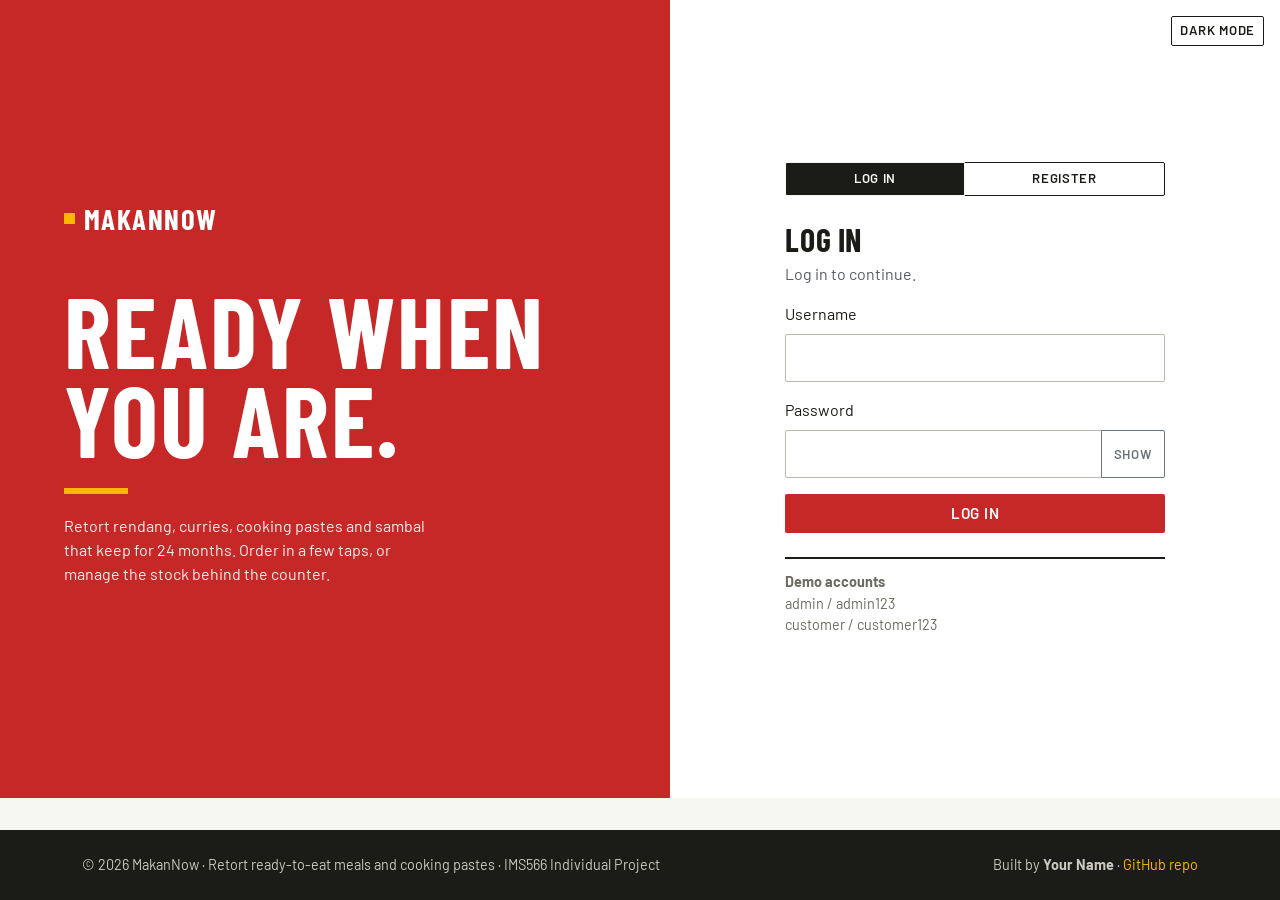
==== index.html @ 6837abc3 "Add files via upload" ====
<!DOCTYPE html>
<html lang="en"><head>
<meta charset="UTF-8">
<title>Log in or register | MakanNow</title>
<meta name="description" content="Log in or create an account for MakanNow, a retort ready-to-eat and cooking paste shop.">
<meta name="viewport" content="width=device-width, initial-scale=1">
<meta name="author" content="Fariz Azim"><meta name="keywords" content="MakanNow, retort, ready to eat, rendang, cooking paste, sambal, inventory">
<link rel="icon" href="data:image/svg+xml,<svg xmlns=%22http://www.w3.org/2000/svg%22 viewBox=%220 0 100 100%22><rect x=%2220%22 y=%2220%22 width=%2260%22 height=%2260%22 fill=%22%23C62828%22 transform=%22rotate(45 50 50)%22/></svg>">
<link href="https://cdn.jsdelivr.net/npm/bootstrap@5.3.3/dist/css/bootstrap.min.css" rel="stylesheet">
<link href="https://fonts.googleapis.com/css2?family=Barlow+Condensed:wght@600;700&family=Barlow:wght@400;500;600&display=swap" rel="stylesheet">
<link href="css/style.css" rel="stylesheet">
<script>document.documentElement.dataset.theme=document.documentElement.dataset.bsTheme=localStorage.getItem("theme")||((window.matchMedia&&matchMedia("(prefers-color-scheme: dark)").matches)?"dark":"light")</script>
</head><body>
<div class="login-wrap">
  <section class="login-side">
    <div class="brand side-brand"><span class="brand-dot"></span>MakanNow</div>
    <div>
      <h1 class="brand">Ready when<br>you are.</h1>
      <p>Retort rendang, curries, cooking pastes and sambal that keep for 24 months. Order in a few taps, or manage the stock behind the counter.</p>
    </div>
  </section>
  <section class="login-form">
    <button type="button" class="btn btn-sm btn-ink theme-fab" data-theme-toggle>Dark mode</button>
    <div class="w-100" style="max-width:380px">
      <div class="btn-group w-100 mb-4" role="group" aria-label="Choose login or register">
        <button type="button" class="btn btn-ink active" id="tabLogin">Log in</button>
        <button type="button" class="btn btn-ink" id="tabRegister">Register</button>
      </div>
      <form id="loginForm" novalidate>
        <h2 class="mb-1">Log in</h2><p class="text-muted">Log in to continue.</p>
        <div id="loginMsg" class="alert d-none" role="alert"></div>
        <div class="mb-3"><label class="form-label" for="username">Username</label>
          <input id="username" class="form-control form-control-lg" autocomplete="username"></div>
        <div class="mb-3"><label class="form-label" for="password">Password</label>
          <div class="input-group"><input id="password" type="password" class="form-control form-control-lg" autocomplete="current-password">
          <button type="button" id="togglePw" class="btn btn-outline-secondary" aria-label="Show or hide password">Show</button></div></div>
        <button class="btn btn-tag btn-lg w-100" type="submit">Log in</button>
        <div class="demo mt-4"><strong>Demo accounts</strong><br>admin / admin123<br>customer / customer123</div>
      </form>
      <form id="registerForm" novalidate class="d-none">
        <h2 class="mb-1">Create account</h2><p class="text-muted">New accounts are customer accounts.</p>
        <div id="regMsg" class="alert d-none" role="alert"></div>
        <div class="mb-3"><label class="form-label" for="regName">Full name</label><input id="regName" class="form-control" autocomplete="name"></div>
        <div class="mb-3"><label class="form-label" for="regUser">Username</label><input id="regUser" class="form-control" autocomplete="username" aria-describedby="userHelp">
          <div id="userHelp" class="form-text">3 to 15 letters or numbers.</div></div>
        <div class="mb-3"><label class="form-label" for="regPw">Password</label><input id="regPw" type="password" class="form-control" autocomplete="new-password">
          <div class="form-text">At least 6 characters.</div></div>
        <div class="mb-3"><label class="form-label" for="regPw2">Confirm password</label><input id="regPw2" type="password" class="form-control" autocomplete="new-password"></div>
        <button class="btn btn-tag btn-lg w-100" type="submit">Register</button>
      </form>
    </div>
  </section>
</div>
<footer class="app-footer"><div class="container d-flex flex-column flex-md-row justify-content-between gap-2">
  <span>&copy; 2026 MakanNow &middot; Retort ready-to-eat meals and cooking pastes &middot; IMS566 Individual Project</span>
  <span>Built by <strong>Your Name</strong> &middot; <a href="https://github.com/your-username/makannow">GitHub repo</a></span></div></footer>
<script src="https://cdn.jsdelivr.net/npm/bootstrap@5.3.3/dist/js/bootstrap.bundle.min.js"></script>
<script src="js/theme.js"></script>
<script src="js/data.js"></script><script src="js/auth.js"></script></body></html>
---- css/style.css ----
/* ===== MakanNow styles =====
   Look: packaging / food-label. Flat colour, square corners, condensed uppercase headings,
   ruled lists instead of boxes. Chilli red, turmeric gold, ink black. Light and dark themes
   are switched by the data-theme attribute on <html> (see js/theme.js). */
:root,[data-theme="light"]{
  --text:#1B1B18; --rule:#1B1B18; --surface:#FFFFFF; --bg:#F6F6F2; --line:#DCDCD3; --muted:#6B6B63;
  --tint:#FFF1C7; --th:#4A4A42; --chip:#EAEAE2; --field:#B9B9B0; --hover:rgba(27,27,24,.04); --footer:#1B1B18; --link:#C62828;
  --prep-bg:#FFF1C7; --ship-bg:#DCE9F7; --done-bg:#DDF0DE; --ok-text:#1D5A21;
  --red:#C62828; --gold:#FFB703; --green:#2E7D32; --blue:#1F5FA6; --dark-red:#8E1B1B;
}
[data-theme="dark"]{
  --text:#EDEDE6; --rule:#EDEDE6; --surface:#22221F; --bg:#151513; --line:#3A3A35; --muted:#A5A59B;
  --tint:#3B3214; --th:#E2D8AE; --chip:#33332E; --field:#5A5A52; --hover:rgba(255,255,255,.05); --footer:#0C0C0B; --link:#FF7A6E;
  --prep-bg:#3B3214; --ship-bg:#1B2B42; --done-bg:#1F3B22; --ok-text:#A8DDAB;
}
body{font-family:'Barlow',sans-serif;background:var(--bg);color:var(--text);min-height:100vh;display:flex;flex-direction:column}
h1,h2,h3,h4,h5,.brand,.num{font-family:'Barlow Condensed',sans-serif;text-transform:uppercase;letter-spacing:.02em;font-weight:700}
main{flex:1}
.sub,.muted{color:var(--muted)}
a{color:var(--link)}

/* Navbar */
.app-nav{background:var(--red)}
.app-nav .navbar-brand{color:#fff;font-size:1.7rem;letter-spacing:.04em;display:flex;align-items:center}
.brand-dot{display:inline-block;width:.7rem;height:.7rem;background:var(--gold);margin-right:.55rem}
.app-nav .nav-link{color:rgba(255,255,255,.82);font-weight:500;text-transform:uppercase;letter-spacing:.07em;font-size:.88rem;border-bottom:3px solid transparent;padding:1.05rem .9rem}
.app-nav .nav-link:hover{color:#fff}
.app-nav .nav-link.active{color:#fff;border-bottom-color:var(--gold)}
.app-nav .btn-tag{background:var(--gold);color:#1B1B18}
.new-badge{background:var(--gold);color:#1B1B18;font-size:.7rem;font-weight:700;padding:.05rem .45rem;border-radius:10px;margin-left:.4rem;letter-spacing:0}
@media(max-width:991px){.app-nav .nav-link{padding:.65rem 0 .65rem .8rem;border-bottom:0;border-left:3px solid transparent}
 .app-nav .nav-link.active{border-left-color:var(--gold)}.app-nav .navbar-collapse{padding-bottom:1rem}}

/* Page heading */
.page-head{margin-bottom:2rem}
.page-head h1{font-size:2.7rem;line-height:1;margin:0 0 .6rem}
.page-head h1::after{content:"";display:block;width:56px;height:5px;background:var(--gold);margin-top:.6rem}
.page-head p{color:var(--muted);margin:0}

/* Sections are separated by a heavy rule, not boxed in */
.panel{border-top:3px solid var(--rule);padding-top:.9rem;margin-bottom:2.25rem}
.panel>h2,.panel>div>h2{font-size:1.1rem;letter-spacing:.1em;margin:0 0 1rem}
.panel .link{font-size:.85rem}

/* Summary strip: four figures, hairline dividers, small colour bar above each */
.strip{display:grid;grid-template-columns:repeat(4,1fr);border-top:3px solid var(--rule);margin-bottom:2.25rem}
.strip>div{padding:1rem 1.25rem 0 0;margin-right:1.25rem;border-right:1px solid var(--line)}
.strip>div:last-child{border-right:0;margin-right:0}
.strip>div::before{content:"";display:block;width:30px;height:4px;margin-bottom:.7rem;background:var(--gold)}
.strip>div:nth-child(2)::before{background:var(--red)}.strip>div:nth-child(3)::before{background:var(--blue)}.strip>div:nth-child(4)::before{background:var(--green)}
.strip .lbl{font-size:.78rem;letter-spacing:.12em;text-transform:uppercase;color:var(--muted);font-weight:600}
.strip .num{font-size:3.2rem;line-height:1.05;margin:.2rem 0}
.strip .num.neg{color:var(--link)}
.strip .sub{font-size:.9rem}
@media(max-width:767px){.strip{grid-template-columns:1fr 1fr}.strip>div{padding:.9rem .5rem .9rem 0;margin-right:.75rem;border-bottom:1px solid var(--line)}
 .strip>div:nth-child(2n){border-right:0;margin-right:0}.strip .num{font-size:2.4rem}}

/* Lists (tables): ruled rows, tinted header band, two-line cells */
.table{--bs-table-bg:transparent;--bs-table-hover-bg:var(--hover);--bs-table-color:var(--text);--bs-table-border-color:var(--line);margin:0}
.table thead th{background:var(--tint);color:var(--th);font-size:.74rem;letter-spacing:.12em;text-transform:uppercase;font-weight:600;border-bottom:2px solid var(--rule);padding:.65rem .9rem;white-space:nowrap}
.table td{padding:.95rem .9rem;border-color:var(--line);vertical-align:top}
.table .c{text-align:center}
.table td .t-main{font-weight:600}
.table td .sub{display:block;font-size:.85rem;margin-top:.1rem}
.table tr.row-new{--bs-table-bg:var(--tint)}
.new-tag{background:var(--gold);color:#1B1B18;font-size:.65rem;font-weight:700;letter-spacing:.08em;padding:.05rem .4rem;border-radius:2px;margin-left:.45rem;vertical-align:middle}
.ln{display:flex;align-items:center;gap:.5rem;max-width:19rem;margin-bottom:.25rem}.ln:last-of-type{margin-bottom:0}
.ln .x{margin-left:auto;color:var(--muted);font-weight:600;white-space:nowrap}
.dot{display:inline-block;width:.6rem;height:.6rem;border-radius:1px;flex:none;margin-right:.1rem}
.more{background:none;border:0;padding:0;margin-top:.35rem;color:var(--link);font-size:.85rem;font-weight:600;text-decoration:underline;cursor:pointer}
.track{font-family:ui-monospace,Menlo,Consolas,monospace;font-size:.8rem;color:var(--text);background:var(--chip);padding:.25rem .5rem;border:1px solid transparent;border-radius:2px;white-space:nowrap;min-width:10.5rem;text-align:center;cursor:pointer}
.track:hover{background:var(--tint);border-color:#E6B800}
.track.copied{background:var(--done-bg);border-color:var(--green);color:var(--ok-text);font-weight:600}
.chip{display:inline-block;width:1.1rem;height:1.1rem;border-radius:2px;vertical-align:middle}

/* Status labels: equal width, centred */
.badge-status{display:inline-block;min-width:7.5rem;text-align:center;font-size:.72rem;font-weight:700;text-transform:uppercase;letter-spacing:.08em;padding:.28rem .55rem;border-radius:2px;color:#fff;white-space:nowrap}
.s-ok{background:#2E7D32} .s-info{background:#1F5FA6} .s-low{background:#FFB703;color:#1B1B18} .s-out{background:#8E1B1B}
.status-sel{max-width:11rem;margin:0 auto;text-align:center;text-align-last:center;font-weight:600;color:var(--text);border-width:2px;padding-left:.5rem}
.st-prep{background-color:var(--prep-bg);border-color:#E6B800}.st-ship{background-color:var(--ship-bg);border-color:#1F5FA6}.st-done{background-color:var(--done-bg);border-color:#2E7D32}

/* Buttons and fields */
.btn{border-radius:2px;font-weight:600;text-transform:uppercase;letter-spacing:.05em;font-size:.82rem}
.btn-lg{font-size:.95rem}
.btn-tag{background:var(--red);color:#fff;border:0}
.btn-tag:hover,.btn-tag:focus{background:#a91f1f;color:#fff}
.btn-tag:disabled{background:#8d8d84;color:#fff}
.btn-ink{background:var(--surface);color:var(--text);border:1px solid var(--rule)}
.btn-ink.active{background:var(--rule);color:var(--bg)}
.form-control,.form-select{border-radius:2px;border-color:var(--field)}
.form-control:focus,.form-select:focus{border-color:var(--rule);box-shadow:0 0 0 3px rgba(255,183,3,.55)}
.modal-content{border-radius:2px;border:2px solid var(--rule)}
.modal-title{letter-spacing:.06em}
.alert{border-radius:2px}
.chart-box{position:relative;height:280px}

/* Shop: each product is a small label */
.shop-card{background:var(--surface);border:1px solid var(--line);border-radius:2px;display:flex;flex-direction:column;height:100%}
.shop-card.picked{border-color:var(--rule);box-shadow:4px 4px 0 var(--gold)}
.shop-tile{display:flex;flex-direction:column;justify-content:space-between;width:100%;min-height:124px;padding:.75rem .9rem;color:#fff;border:0;border-radius:0;text-align:left;cursor:pointer}
.shop-tile:hover .tname{text-decoration:underline}
.shop-tile .tcat{display:flex;justify-content:space-between;align-items:flex-start;width:100%;font-size:.75rem;letter-spacing:.12em;text-transform:uppercase;font-weight:600}
.shop-tile .tname{display:block;font-family:'Barlow Condensed',sans-serif;font-weight:700;text-transform:uppercase;font-size:1.65rem;line-height:1}
.in-basket{background:var(--gold);color:#1B1B18;font-size:.75rem;font-weight:700;padding:.1rem .5rem;border-radius:2px;letter-spacing:.04em}
.shop-body{padding:.8rem .9rem .9rem;display:flex;flex-direction:column;gap:.7rem;flex:1}
.price{font-family:'Barlow Condensed',sans-serif;font-size:1.6rem;font-weight:700;line-height:1}
.qty{display:flex;gap:.4rem;align-items:stretch}
.qty .qty-n{flex:1;text-align:center;font-weight:700;align-self:center;font-size:1.1rem}
.toolbar{display:flex;gap:.5rem;flex-wrap:wrap;margin-bottom:1.25rem}

/* Product detail modal */
.detail-head{padding:1.1rem 1.25rem 1.25rem;color:#fff;position:relative}
.detail-head .tcat{font-size:.78rem;letter-spacing:.12em;text-transform:uppercase;font-weight:600}
.detail-head h2{font-size:2.2rem;line-height:1;margin:.4rem 2rem 0 0}
.detail-head .btn-close{position:absolute;right:1rem;top:1rem;filter:invert(1) grayscale(1) brightness(2)}
.facts{margin:0}
.facts dt{font-size:.74rem;letter-spacing:.12em;text-transform:uppercase;color:var(--muted);font-weight:600;margin-top:1rem}
.facts dd{margin:.2rem 0 0}

/* Toast for new orders (admin) */
.toast-area{position:fixed;right:1rem;bottom:1rem;z-index:1090;display:flex;flex-direction:column;gap:.5rem}
.toast-note{background:var(--surface);color:var(--text);border:2px solid var(--rule);box-shadow:4px 4px 0 var(--gold);padding:.75rem 1rem;max-width:22rem}

/* Login */
.login-wrap{flex:1;display:grid;grid-template-columns:1.1fr 1fr}
.login-side{background:var(--red);color:#fff;padding:3rem 4rem;display:flex;flex-direction:column;justify-content:center}
.side-brand{font-size:1.8rem;letter-spacing:.05em;display:flex;align-items:center;margin-bottom:clamp(1.5rem,5vh,3rem)}
.login-side h1{font-size:clamp(3.4rem,8vw,6.2rem);line-height:.9;margin:0}
.login-side h1::after{content:"";display:block;width:64px;height:6px;background:var(--gold);margin-top:1.5rem}
.login-side p{max-width:42ch;margin-top:1.25rem;color:rgba(255,255,255,.92)}
.login-form{position:relative;display:flex;align-items:center;justify-content:center;padding:2rem;background:var(--surface)}
.theme-fab{position:absolute;top:1rem;right:1rem}
.demo{border-top:2px solid var(--rule);padding-top:.75rem;font-size:.9rem;color:var(--muted)}
@media(max-width:767px){.login-wrap{grid-template-columns:1fr}.login-side{padding:2rem}}

footer.app-footer{background:var(--footer);color:#C9C9C0;padding:1.5rem 0;font-size:.9rem;margin-top:2rem}
footer.app-footer a{color:var(--gold);text-decoration:none}
:focus-visible{outline:3px solid var(--gold);outline-offset:2px}
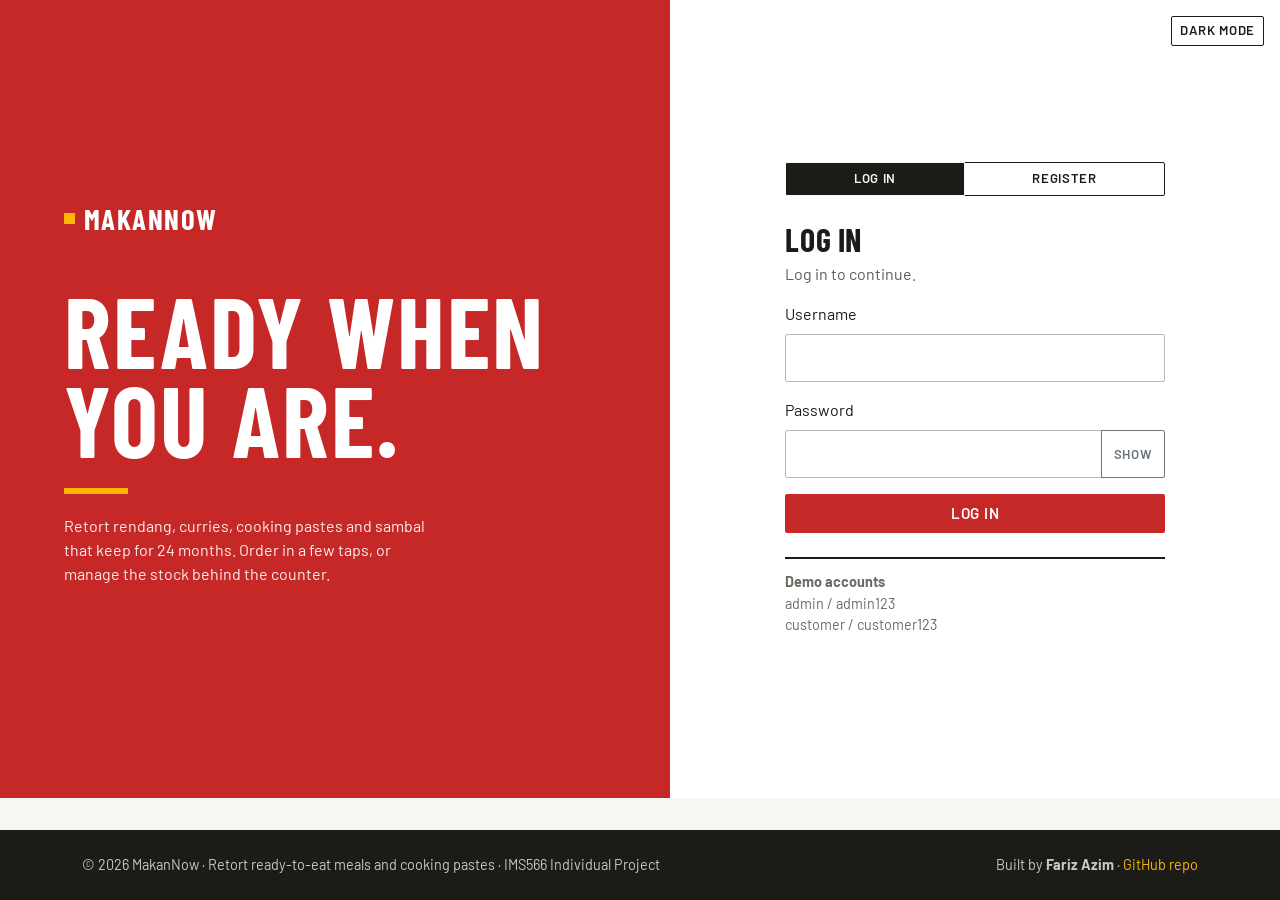
==== commit b0345b0c: "Update index.html" ====
--- a/index.html
+++ b/index.html
@@ -53,7 +53,7 @@
 </div>
 <footer class="app-footer"><div class="container d-flex flex-column flex-md-row justify-content-between gap-2">
   <span>&copy; 2026 MakanNow &middot; Retort ready-to-eat meals and cooking pastes &middot; IMS566 Individual Project</span>
-  <span>Built by <strong>Your Name</strong> &middot; <a href="https://github.com/your-username/makannow">GitHub repo</a></span></div></footer>
+  <span>Built by <strong>Fariz Azim</strong> &middot; <a href="https://github.com/your-username/makannow">GitHub repo</a></span></div></footer>
 <script src="https://cdn.jsdelivr.net/npm/bootstrap@5.3.3/dist/js/bootstrap.bundle.min.js"></script>
 <script src="js/theme.js"></script>
 <script src="js/data.js"></script><script src="js/auth.js"></script></body></html>
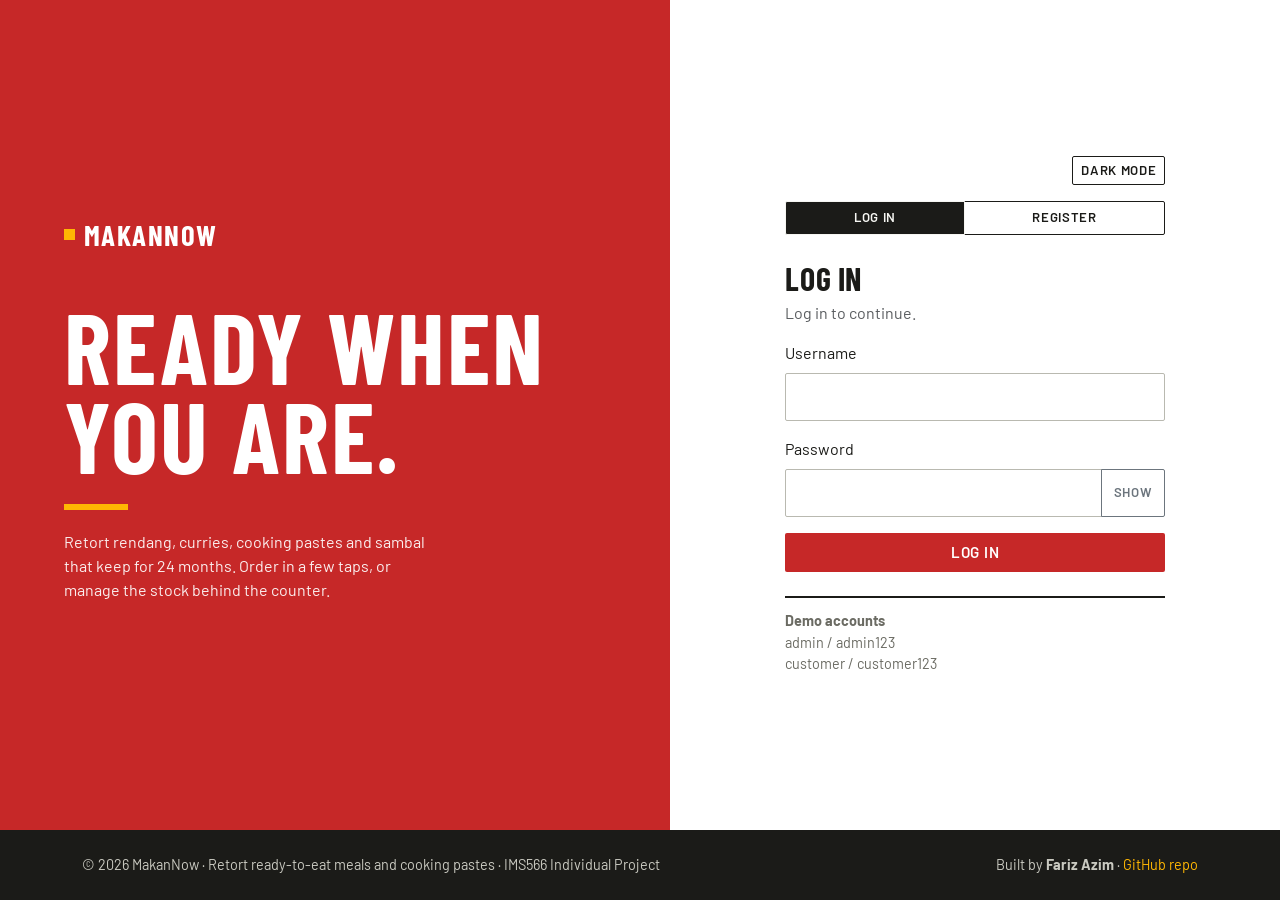
==== commit dfbb409c: "Add files via upload" ====
--- a/index.html
+++ b/index.html
@@ -20,8 +20,8 @@
     </div>
   </section>
   <section class="login-form">
-    <button type="button" class="btn btn-sm btn-ink theme-fab" data-theme-toggle>Dark mode</button>
     <div class="w-100" style="max-width:380px">
+      <div class="text-end mb-3"><button type="button" class="btn btn-sm btn-ink" data-theme-toggle>Dark mode</button></div>
       <div class="btn-group w-100 mb-4" role="group" aria-label="Choose login or register">
         <button type="button" class="btn btn-ink active" id="tabLogin">Log in</button>
         <button type="button" class="btn btn-ink" id="tabRegister">Register</button>
@@ -53,7 +53,7 @@
 </div>
 <footer class="app-footer"><div class="container d-flex flex-column flex-md-row justify-content-between gap-2">
   <span>&copy; 2026 MakanNow &middot; Retort ready-to-eat meals and cooking pastes &middot; IMS566 Individual Project</span>
-  <span>Built by <strong>Fariz Azim</strong> &middot; <a href="https://github.com/your-username/makannow">GitHub repo</a></span></div></footer>
+  <span>Built by <strong>Fariz Azim</strong> &middot; <a href="https://github.com/2025182277-UiTM/Assignment.MakanNow.git">GitHub repo</a></span></div></footer>
 <script src="https://cdn.jsdelivr.net/npm/bootstrap@5.3.3/dist/js/bootstrap.bundle.min.js"></script>
 <script src="js/theme.js"></script>
 <script src="js/data.js"></script><script src="js/auth.js"></script></body></html>
--- a/css/style.css
+++ b/css/style.css
@@ -97,12 +97,16 @@
 /* Shop: each product is a small label */
 .shop-card{background:var(--surface);border:1px solid var(--line);border-radius:2px;display:flex;flex-direction:column;height:100%}
 .shop-card.picked{border-color:var(--rule);box-shadow:4px 4px 0 var(--gold)}
+.shop-photo-button{display:block;width:100%;padding:0;border:0;background:var(--surface);cursor:pointer}
+.shop-photo{display:block;width:100%;height:190px;object-fit:cover;object-position:center}
 .shop-tile{display:flex;flex-direction:column;justify-content:space-between;width:100%;min-height:124px;padding:.75rem .9rem;color:#fff;border:0;border-radius:0;text-align:left;cursor:pointer}
 .shop-tile:hover .tname{text-decoration:underline}
 .shop-tile .tcat{display:flex;justify-content:space-between;align-items:flex-start;width:100%;font-size:.75rem;letter-spacing:.12em;text-transform:uppercase;font-weight:600}
 .shop-tile .tname{display:block;font-family:'Barlow Condensed',sans-serif;font-weight:700;text-transform:uppercase;font-size:1.65rem;line-height:1}
 .in-basket{background:var(--gold);color:#1B1B18;font-size:.75rem;font-weight:700;padding:.1rem .5rem;border-radius:2px;letter-spacing:.04em}
 .shop-body{padding:.8rem .9rem .9rem;display:flex;flex-direction:column;gap:.7rem;flex:1}
+.shop-body .badge-status{min-width:0;padding:.25rem .5rem}
+.shop-meta{display:flex;justify-content:space-between;align-items:flex-end;flex-wrap:wrap;gap:.4rem}
 .price{font-family:'Barlow Condensed',sans-serif;font-size:1.6rem;font-weight:700;line-height:1}
 .qty{display:flex;gap:.4rem;align-items:stretch}
 .qty .qty-n{flex:1;text-align:center;font-weight:700;align-self:center;font-size:1.1rem}
@@ -110,6 +114,7 @@
 
 /* Product detail modal */
 .detail-head{padding:1.1rem 1.25rem 1.25rem;color:#fff;position:relative}
+.detail-image{display:block;width:calc(100% + 2.5rem);height:190px;object-fit:cover;object-position:center;margin:-1.1rem -1.25rem 1rem}
 .detail-head .tcat{font-size:.78rem;letter-spacing:.12em;text-transform:uppercase;font-weight:600}
 .detail-head h2{font-size:2.2rem;line-height:1;margin:.4rem 2rem 0 0}
 .detail-head .btn-close{position:absolute;right:1rem;top:1rem;filter:invert(1) grayscale(1) brightness(2)}
@@ -128,11 +133,28 @@
 .login-side h1{font-size:clamp(3.4rem,8vw,6.2rem);line-height:.9;margin:0}
 .login-side h1::after{content:"";display:block;width:64px;height:6px;background:var(--gold);margin-top:1.5rem}
 .login-side p{max-width:42ch;margin-top:1.25rem;color:rgba(255,255,255,.92)}
-.login-form{position:relative;display:flex;align-items:center;justify-content:center;padding:2rem;background:var(--surface)}
-.theme-fab{position:absolute;top:1rem;right:1rem}
+.login-form{display:flex;align-items:center;justify-content:center;padding:2rem;background:var(--surface)}
 .demo{border-top:2px solid var(--rule);padding-top:.75rem;font-size:.9rem;color:var(--muted)}
 @media(max-width:767px){.login-wrap{grid-template-columns:1fr}.login-side{padding:2rem}}
 
 footer.app-footer{background:var(--footer);color:#C9C9C0;padding:1.5rem 0;font-size:.9rem;margin-top:2rem}
 footer.app-footer a{color:var(--gold);text-decoration:none}
 :focus-visible{outline:3px solid var(--gold);outline-offset:2px}
+
+/* Login page: footer sits directly under the form */
+.login-wrap + footer.app-footer{margin-top:0}
+
+/* Phones: stacked tables. Each row becomes a card; each cell shows its column name beside the value. */
+@media(max-width:767px){
+  .table-stack thead{display:none}
+  .table-stack,.table-stack tbody{display:block;width:100%}
+  .table-stack tr{display:block;padding:1rem 0;border-bottom:1px solid var(--line)}
+  .table-stack td{display:grid;grid-template-columns:6.2rem 1fr;gap:.75rem;align-items:start;padding:.3rem 0;border:0;text-align:left}
+  .table-stack td::before{content:attr(data-label);color:var(--muted);font-size:.72rem;letter-spacing:.1em;text-transform:uppercase;font-weight:600;padding-top:.2rem}
+  .table-stack td:first-child{display:block;padding-bottom:.5rem}
+  .table-stack td:first-child::before,.table-stack td[data-label=""]::before{display:none}
+  .table-stack td[data-label=""]{display:block;text-align:center}
+  .table-stack td.c{text-align:left}
+  .table-stack .status-sel{margin:0;max-width:100%}
+  .table-stack tr.row-new{background:var(--tint)}
+}
